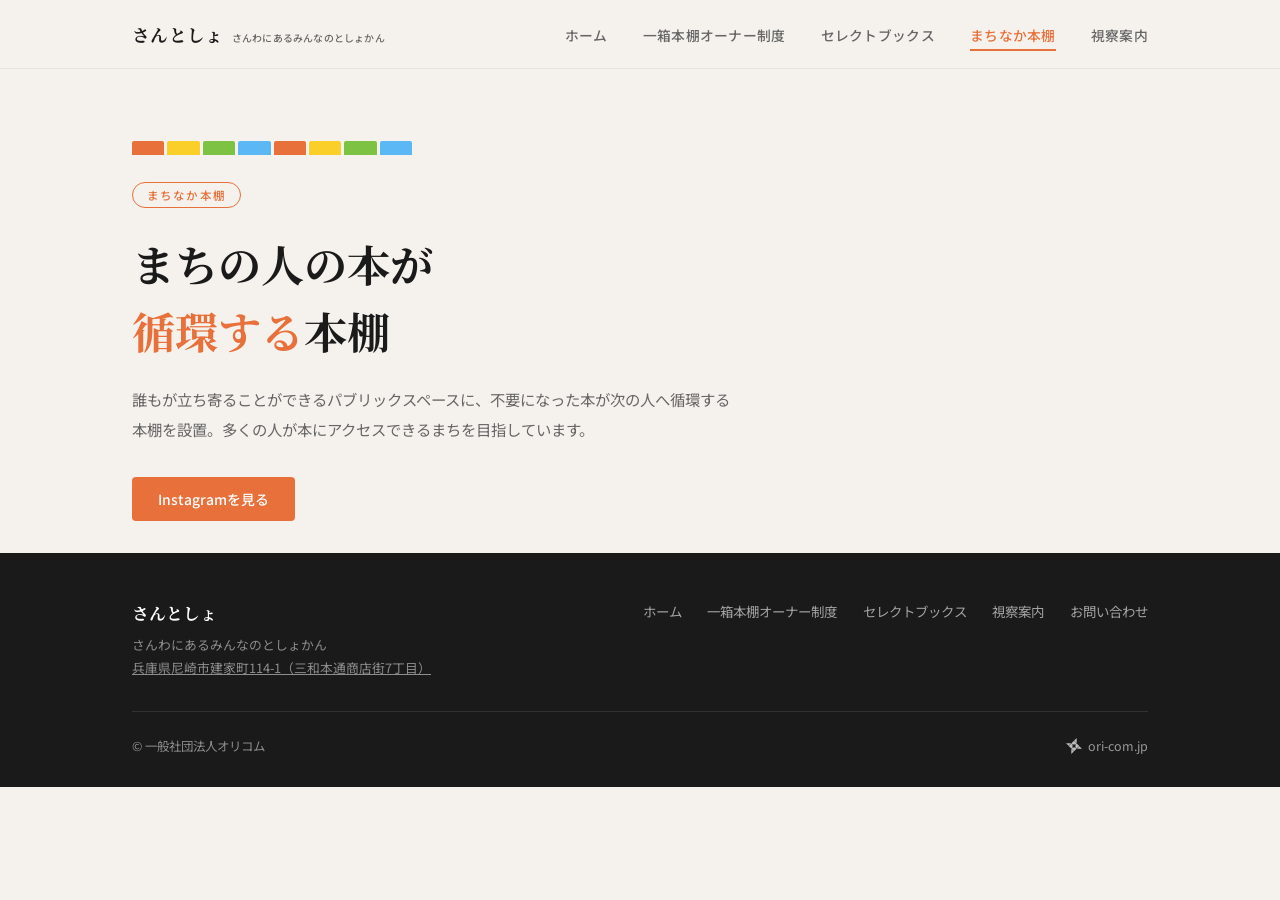
==== machinakahondana.html @ 4a3de893 "Add files via upload" ====
<!DOCTYPE html>
<html lang="ja">
<head>
<meta charset="UTF-8">
<meta name="viewport" content="width=device-width, initial-scale=1.0">
<title>まちなか本棚 | さんとしょ</title>
<meta name="description" content="まちの人の本が循環する本棚「まちなか本棚」のご案内。誰もが立ち寄れるパブリックスペースに、不要になった本が次の人へ循環する本棚を設置しています。">
<meta property="og:title" content="まちなか本棚 | さんとしょ">
<meta property="og:description" content="誰もが立ち寄ることができるパブリックスペースに、不要になった本が次の人へ循環する本棚を設置。多くの人が本にアクセスできるまちを目指しています。">
<meta property="og:image" content="https://3tosyo.ori-com.jp/images/santosyo.jpg">
<meta property="og:type" content="website">
<link rel="preconnect" href="https://fonts.googleapis.com">
<link rel="preconnect" href="https://fonts.gstatic.com" crossorigin>
<link href="https://fonts.googleapis.com/css2?family=Noto+Sans+JP:wght@400;500;700&family=Noto+Serif+JP:wght@600;700&display=swap" rel="stylesheet">
<link rel="icon" type="image/x-icon" href="favicon.ico">
<link rel="icon" type="image/png" sizes="32x32" href="favicon-32x32.png">
<link rel="icon" type="image/png" sizes="16x16" href="favicon-16x16.png">
<link rel="apple-touch-icon" sizes="180x180" href="apple-touch-icon.png">
<link rel="stylesheet" href="style.css">
</head>
<body>

<header class="site-nav">
  <div class="nav-inner">
    <a class="nav-logo" href="index.html">さんとしょ <span class="tag">さんわにあるみんなのとしょかん</span></a>
    <ul class="nav-links">
      <li><a href="index.html">ホーム</a></li>
      <li><a href="owner.html">一箱本棚オーナー制度</a></li>
      <li><a href="selectbooks.html">セレクトブックス</a></li>
      <li><a href="machinakahondana.html" aria-current="page">まちなか本棚</a></li>
      <li><a href="visit.html">視察案内</a></li>
    </ul>
    <button class="ham" id="hamBtn" aria-label="メニューを開く"><span></span><span></span><span></span></button>
  </div>
</header>
<nav class="mobile-menu" id="mobileMenu">
    <a href="index.html">ホーム</a>
    <a href="owner.html">一箱本棚オーナー制度</a>
    <a href="selectbooks.html">セレクトブックス</a>
    <a href="machinakahondana.html">まちなか本棚</a>
    <a href="visit.html">視察案内</a>
  </nav>

<main>

  <section class="hero" style="padding-bottom:2rem;">
    <div class="wrap">
      <div class="shelf-strip" style="max-width:280px;">
        <span></span><span></span><span></span><span></span><span></span><span></span><span></span><span></span>
      </div>
      <span class="hero-tag">まちなか本棚</span>
      <h1>まちの人の本が<br><span class="accent">循環する</span>本棚</h1>
      <p class="lead" style="max-width:600px;">誰もが立ち寄ることができるパブリックスペースに、不要になった本が次の人へ循環する本棚を設置。多くの人が本にアクセスできるまちを目指しています。</p>
      <div class="hero-actions">
        <a class="btn-primary" href="https://www.instagram.com/machinaka_hondana/" target="_blank" rel="noopener">Instagramを見る</a>
      </div>
    </div>
  </section>

</main>

<footer class="site-footer">
  <div class="wrap">
    <div class="footer-top">
      <div>
        <div class="footer-brand">さんとしょ</div>
        <p>さんわにあるみんなのとしょかん<br><a href="https://maps.app.goo.gl/mhg2My3oF3n4jtTj6" target="_blank" rel="noopener">兵庫県尼崎市建家町114-1（三和本通商店街7丁目）</a></p>
      </div>
      <div class="footer-links">
        <a href="index.html">ホーム</a>
        <a href="owner.html">一箱本棚オーナー制度</a>
        <a href="selectbooks.html">セレクトブックス</a>
        <a href="visit.html">視察案内</a>
        <a href="https://forms.gle/2fWpQnDXAQ5Btg9T9" target="_blank" rel="noopener">お問い合わせ</a>
      </div>
    </div>
    <div class="footer-bottom">
      <span>© 一般社団法人オリコム</span>
      <a href="https://ori-com.jp/" target="_blank" rel="noopener">
        <img src="images/orikomu_logo.svg" alt=""> ori-com.jp
      </a>
    </div>
  </div>
</footer>

<script>
  const hamBtn = document.getElementById('hamBtn');
  const mobileMenu = document.getElementById('mobileMenu');
  hamBtn.addEventListener('click', () => mobileMenu.classList.toggle('open'));
  mobileMenu.querySelectorAll('a').forEach(a => a.addEventListener('click', () => mobileMenu.classList.remove('open')));

  // スクロールで軽くフェードインするアニメーション
  const revealObserver = new IntersectionObserver((entries) => {
    entries.forEach(entry => {
      if (entry.isIntersecting) {
        entry.target.classList.add('visible');
        revealObserver.unobserve(entry.target);
      }
    });
  }, { threshold: 0.12 });
  document.querySelectorAll('.reveal').forEach(el => revealObserver.observe(el));
</script>

</body>
</html>
---- style.css ----
/* ==========================================================================
   さんとしょ ～さんわにあるみんなのとしょかん～
   Design tokens shared with ori-com.jp (オリコム本体サイト)
   ========================================================================== */

:root {
  --orange: #E8703A;
  --green:  #7DC242;
  --blue:   #5BB8F5;
  --yellow: #FBCF29;
  --dark:   #1a1a1a;
  --mid:    #666;
  --light:  #f5f2ed;
  --white:  #ffffff;

  --serif: 'Noto Serif JP', serif;
  --sans:  'Noto Sans JP', sans-serif;
}

* { box-sizing: border-box; }

html { scroll-behavior: smooth; }

body {
  margin: 0;
  font-family: var(--sans);
  background: var(--light);
  color: var(--dark);
  overflow-x: hidden;
  -webkit-font-smoothing: antialiased;
}

a { color: inherit; }

img { max-width: 100%; display: block; }

.wrap {
  max-width: 1080px;
  margin: 0 auto;
  padding: 0 2rem;
}

/* ---------- Nav ---------- */
header.site-nav {
  position: sticky;
  top: 0;
  z-index: 100;
  background: rgba(245, 242, 237, 0.92);
  backdrop-filter: blur(6px);
  border-bottom: 1px solid rgba(0,0,0,0.06);
}

.nav-inner {
  max-width: 1080px;
  margin: 0 auto;
  padding: 0 2rem;
  height: 68px;
  display: flex;
  align-items: center;
  justify-content: space-between;
}

.nav-logo {
  display: flex;
  align-items: baseline;
  gap: 8px;
  text-decoration: none;
  color: var(--dark);
  font-family: var(--serif);
  font-weight: 700;
  font-size: 1.1rem;
  letter-spacing: 0.02em;
}
.nav-logo .tag {
  font-family: var(--sans);
  font-size: 0.62rem;
  font-weight: 500;
  color: var(--mid);
  letter-spacing: 0.02em;
}

.nav-links {
  display: flex;
  gap: 2.2rem;
  list-style: none;
  margin: 0;
  padding: 0;
}
.nav-links a {
  text-decoration: none;
  color: var(--mid);
  font-size: 0.86rem;
  font-weight: 500;
  letter-spacing: 0.02em;
  transition: color 0.2s;
  padding-bottom: 4px;
  border-bottom: 2px solid transparent;
}
.nav-links a:hover,
.nav-links a[aria-current="page"] {
  color: var(--orange);
}
.nav-links a[aria-current="page"] {
  border-bottom-color: var(--orange);
}

.ham {
  display: none;
  flex-direction: column;
  gap: 5px;
  background: none;
  border: none;
  cursor: pointer;
  padding: 8px;
}
.ham span { display: block; width: 22px; height: 1.5px; background: var(--dark); transition: all 0.25s; }

.mobile-menu {
  display: none;
  flex-direction: column;
  gap: 1.4rem;
  position: fixed;
  inset: 68px 0 0 0;
  background: var(--light);
  z-index: 99;
  padding: 2.5rem 2rem;
}
.mobile-menu.open { display: flex; }
.mobile-menu a {
  text-decoration: none;
  color: var(--dark);
  font-size: 1.15rem;
  font-weight: 500;
  border-bottom: 1px solid rgba(0,0,0,0.08);
  padding-bottom: 1.1rem;
}

@media (max-width: 760px) {
  .nav-links { display: none; }
  .ham { display: flex; }
}

/* ---------- Hero ---------- */
.hero {
  padding: 4.5rem 0 3.5rem;
}
.hero-grid {
  display: grid;
  grid-template-columns: 1.1fr 0.9fr;
  gap: 3.5rem;
  align-items: center;
}
.hero-tag {
  display: inline-block;
  font-size: 0.72rem;
  font-weight: 500;
  letter-spacing: 0.1em;
  color: var(--orange);
  border: 1px solid var(--orange);
  padding: 4px 14px;
  border-radius: 100px;
  margin-bottom: 1.4rem;
}
.hero h1 {
  font-family: var(--serif);
  font-size: clamp(1.7rem, 3.6vw, 2.7rem);
  font-weight: 700;
  line-height: 1.55;
  margin: 0 0 1.3rem;
}
.hero h1 .accent { color: var(--orange); }
.hero p.lead {
  color: var(--mid);
  font-size: 0.96rem;
  line-height: 1.95;
  max-width: 480px;
  margin: 0 0 2rem;
}
.hero-actions { display: flex; gap: 0.9rem; flex-wrap: wrap; }

.btn-primary, .btn-outline {
  display: inline-block;
  padding: 12px 26px;
  text-decoration: none;
  border-radius: 4px;
  font-size: 0.87rem;
  font-weight: 500;
  transition: background 0.2s, color 0.2s, transform 0.2s;
}
.btn-primary { background: var(--orange); color: #fff; }
.btn-primary:hover { background: #d05f2c; transform: translateY(-2px); }
.btn-outline { border: 1.5px solid var(--dark); color: var(--dark); }
.btn-outline:hover { background: var(--dark); color: #fff; }

.hero-photo {
  position: relative;
  border-radius: 10px;
  overflow: hidden;
  aspect-ratio: 4 / 3;
  background: var(--dark);
}
.hero-photo > img { width: 100%; height: 100%; object-fit: cover; display: block; }
.hero-photo .slideshow { position: absolute; inset: 0; }
.hero-photo .slide { position: absolute; inset: 0; opacity: 0; transition: opacity 1s ease; }
.hero-photo .slide.active { opacity: 1; }
.hero-photo .slide img { width: 100%; height: 100%; object-fit: cover; }
.hero-photo .slide-dots {
  position: absolute;
  bottom: 1rem; right: 1rem;
  display: flex; gap: 7px;
  z-index: 2;
}
.hero-photo .slide-dot {
  width: 8px; height: 8px;
  border-radius: 50%;
  background: rgba(255,255,255,0.45);
  border: none;
  padding: 0;
  cursor: pointer;
  transition: background 0.3s, transform 0.3s;
}
.hero-photo .slide-dot.active { background: #fff; transform: scale(1.25); }

@media (max-width: 760px) {
  .hero-grid { grid-template-columns: 1fr; }
  .hero-photo { order: -1; }
}

/* ---------- Bookshelf motif (SVG) ---------- */
.shelf-strip {
  display: flex;
  gap: 3px;
  height: 14px;
  margin: 0 0 1.6rem;
}
.shelf-strip span { flex: 1; border-radius: 2px 2px 0 0; }
.shelf-strip span:nth-child(4n+1) { background: var(--orange); }
.shelf-strip span:nth-child(4n+2) { background: var(--yellow); }
.shelf-strip span:nth-child(4n+3) { background: var(--green); }
.shelf-strip span:nth-child(4n)   { background: var(--blue); }

/* ---------- Sections ---------- */
section { padding: 5rem 0; }
section.alt { background: var(--white); }

.section-label {
  font-size: 0.7rem;
  letter-spacing: 0.16em;
  color: var(--orange);
  margin-bottom: 0.7rem;
  font-weight: 500;
}
.section-title {
  font-family: var(--serif);
  font-size: clamp(1.4rem, 2.4vw, 1.9rem);
  font-weight: 700;
  line-height: 1.5;
  margin: 0 0 1.3rem;
}
.section-body { font-size: 0.92rem; color: var(--mid); line-height: 2; }
.section-body p { margin: 0 0 1.1rem; }
.section-body p:last-child { margin-bottom: 0; }

.two-col {
  display: grid;
  grid-template-columns: 1fr 1fr;
  gap: 3.5rem;
  align-items: start;
}
@media (max-width: 760px) {
  .two-col { grid-template-columns: 1fr; gap: 2.2rem; }
}

/* ---------- Info list / rule cards ---------- */
.info-list { list-style: none; margin: 0; padding: 0; }
.info-list li {
  display: flex;
  gap: 1rem;
  padding: 0.9rem 0;
  border-bottom: 1px solid rgba(0,0,0,0.08);
  font-size: 0.9rem;
}
.info-list li:first-child { border-top: 1px solid rgba(0,0,0,0.08); }
.info-list dt {
  flex: 0 0 8.5rem;
  color: var(--mid);
  font-weight: 500;
}
.info-list dd { margin: 0; }

/* ---------- Cards ---------- */
.card-grid {
  display: grid;
  grid-template-columns: repeat(3, 1fr);
  gap: 1.6rem;
}
@media (max-width: 900px) {
  .card-grid { grid-template-columns: 1fr; }
}
.card {
  background: var(--white);
  border-radius: 10px;
  overflow: hidden;
  border: 1px solid rgba(0,0,0,0.06);
}
.card-top { height: 6px; }
.card-orange .card-top { background: var(--orange); }
.card-green  .card-top { background: var(--green); }
.card-blue   .card-top { background: var(--blue); }
.card-body { padding: 1.9rem; }
.card-title { font-family: var(--serif); font-size: 1.02rem; font-weight: 600; margin: 0 0 0.5rem; }
.card-text { font-size: 0.86rem; color: var(--mid); line-height: 1.85; margin: 0; }

/* ---------- Book pick cards ---------- */
.book-cover {
  aspect-ratio: 3 / 4;
  background: var(--light);
  overflow: hidden;
}
.book-cover img { width: 100%; height: 100%; object-fit: cover; display: block; }
.card-header { padding: 1.7rem 1.9rem 1rem; }
.card-eyebrow {
  font-family: var(--serif);
  font-size: 1.05rem;
  font-weight: 700;
  color: var(--dark);
  margin: 0 0 0.6rem;
  line-height: 1.5;
}
.card-period {
  display: inline-block;
  font-size: 0.72rem;
  font-weight: 600;
  color: var(--orange);
  background: rgba(232, 112, 58, 0.1);
  padding: 4px 12px;
  border-radius: 100px;
}
.book-quote {
  margin: 0.9rem 0 0.5rem;
  padding: 0;
  border: none;
  font-size: 0.86rem;
  font-style: italic;
  color: var(--mid);
  line-height: 1.85;
}
.book-recommender { font-size: 0.78rem; color: var(--mid); text-align: right; margin: 0; }

/* ---------- Pricing box ---------- */
.price-box {
  position: relative;
  background: var(--white);
  border: 1px solid rgba(0,0,0,0.08);
  border-radius: 10px;
  padding: 2.4rem 2.2rem 2.2rem;
  text-align: center;
  overflow: hidden;
}
.price-box::before {
  content: "";
  position: absolute;
  top: 0; left: 0; right: 0;
  height: 6px;
  background: var(--orange);
}
.price-box .amount { font-family: var(--serif); font-size: 2.2rem; font-weight: 700; color: var(--orange); }
.price-box .unit { font-size: 0.85rem; color: var(--mid); }

/* ---------- Numbered steps (genuine sequences only) ---------- */
.step-list { list-style: none; margin: 0; padding: 0; counter-reset: step; }
.step-list li {
  counter-increment: step;
  display: flex;
  gap: 1rem;
  padding: 1rem 0;
  border-bottom: 1px solid rgba(0,0,0,0.08);
  font-size: 0.9rem;
  line-height: 1.85;
}
.step-list li::before {
  content: counter(step);
  flex: 0 0 1.8rem;
  height: 1.8rem;
  border-radius: 50%;
  background: var(--orange);
  color: #fff;
  font-family: var(--serif);
  font-size: 0.85rem;
  font-weight: 700;
  display: flex;
  align-items: center;
  justify-content: center;
}

/* ---------- Availability table ---------- */
.avail-table { width: 100%; border-collapse: collapse; font-size: 0.9rem; }
.avail-table th, .avail-table td {
  text-align: left;
  padding: 0.8rem 0.6rem;
  border-bottom: 1px solid rgba(0,0,0,0.08);
}
.avail-table th { color: var(--mid); font-weight: 500; font-size: 0.8rem; }
.avail-dot {
  display: inline-block;
  width: 9px; height: 9px;
  border-radius: 50%;
  margin-right: 6px;
}
.avail-dot.full  { background: var(--mid); opacity: 0.35; }
.avail-dot.open  { background: var(--green); }

/* ---------- Media mentions ---------- */
.media-list {
  margin-top: 1.8rem;
  display: flex;
  flex-direction: column;
  gap: 2.4rem;
}
.media-entry {
  display: grid;
  grid-template-columns: 6.5rem 1fr;
  gap: 1.6rem;
  padding-bottom: 2.4rem;
  border-bottom: 1px solid rgba(0,0,0,0.08);
}
.media-entry:last-child { border-bottom: none; padding-bottom: 0; }
.media-date {
  font-family: var(--serif);
  font-size: 0.85rem;
  color: var(--orange);
  font-weight: 600;
  letter-spacing: 0.02em;
}
.media-body p { font-size: 0.92rem; color: var(--mid); line-height: 1.9; margin: 0 0 0.8rem; }
.media-link {
  display: inline-block;
  font-size: 0.84rem;
  font-weight: 500;
  color: var(--dark);
  text-decoration: none;
  border-bottom: 1px solid var(--dark);
  padding-bottom: 1px;
}
.media-link:hover { color: var(--orange); border-color: var(--orange); }
.video-embed {
  position: relative;
  width: 100%;
  padding-top: 56.25%;
  border-radius: 8px;
  overflow: hidden;
  margin-top: 0.4rem;
}
.video-embed iframe {
  position: absolute; inset: 0; width: 100%; height: 100%; border: 0;
}
@media (max-width: 600px) {
  .media-entry { grid-template-columns: 1fr; gap: 0.5rem; }
}

/* ---------- Instagram feed widget (SnapWidget) ---------- */
.snapwidget-container {
  position: relative;
  margin-top: 1.8rem;
  border-radius: 10px;
  overflow: hidden;
  text-align: center;
  max-width: 765px;
  margin-left: auto;
  margin-right: auto;
  aspect-ratio: 765 / 510;
}
.snapwidget-container iframe {
  position: absolute !important;
  inset: 0 !important;
  width: 100% !important;
  height: 100% !important;
}
.snapwidget-container:empty {
  min-height: 200px;
  background: var(--white);
  border: 1px dashed rgba(0,0,0,0.15);
  display: flex;
  align-items: center;
  justify-content: center;
}
.snapwidget-container:empty::after {
  content: "SnapWidgetの埋め込みコードをここに設置します";
  font-size: 0.82rem;
  color: var(--mid);
}

/* ---------- SNS row ---------- */
.sns-row { display: flex; gap: 0.9rem; justify-content: center; flex-wrap: wrap; margin-top: 1.6rem; }
.sns-row a {
  width: 46px; height: 46px;
  border-radius: 50%;
  border: 1.5px solid rgba(0,0,0,0.15);
  display: flex; align-items: center; justify-content: center;
  text-decoration: none;
  color: var(--dark);
  transition: all 0.2s;
}
.sns-row a svg { width: 19px; height: 19px; }
.sns-row a:hover { background: var(--dark); color: #fff; border-color: var(--dark); }
.sns-row a.sns-ig:hover { background: linear-gradient(135deg, #f09433, #e6683c, #dc2743, #cc2366, #bc1888); border-color: transparent; }
.sns-row a.sns-fb:hover { background: #1877f2; border-color: #1877f2; }
.sns-row a.sns-note:hover { background: var(--green); border-color: var(--green); }

/* ---------- CTA banner ---------- */
.cta-banner {
  background: var(--dark);
  color: #fff;
  border-radius: 12px;
  padding: 3rem 2.5rem;
  text-align: center;
}
.cta-banner .section-title { color: #fff; }
.cta-banner p { color: rgba(255,255,255,0.65); font-size: 0.92rem; margin: 0 0 1.6rem; }

/* ---------- Footer ---------- */
footer.site-footer {
  background: var(--dark);
  color: rgba(255,255,255,0.5);
  padding: 3rem 0 2rem;
}
.footer-top {
  display: flex;
  justify-content: space-between;
  align-items: flex-start;
  gap: 2rem;
  flex-wrap: wrap;
  padding-bottom: 2rem;
  border-bottom: 1px solid rgba(255,255,255,0.1);
}
.footer-brand { font-family: var(--serif); color: #fff; font-size: 1.05rem; font-weight: 700; }
.footer-brand + p { font-size: 0.8rem; margin: 0.5rem 0 0; max-width: 320px; line-height: 1.8; }
.footer-links { display: flex; gap: 1.6rem; flex-wrap: wrap; }
.footer-links a { text-decoration: none; color: rgba(255,255,255,0.6); font-size: 0.84rem; }
.footer-links a:hover { color: var(--orange); }
.footer-bottom {
  display: flex;
  justify-content: space-between;
  align-items: center;
  flex-wrap: wrap;
  gap: 0.8rem;
  padding-top: 1.6rem;
  font-size: 0.78rem;
}
.footer-bottom a { color: rgba(255,255,255,0.55); text-decoration: none; display: flex; align-items: center; gap: 6px; }
.footer-bottom img { height: 16px; width: auto; filter: brightness(0) invert(1); opacity: 0.7; }

@media (max-width: 760px) {
  .card-grid { grid-template-columns: 1fr; }
  section { padding: 3.5rem 0; }
  .info-list dt { flex-basis: 6.5rem; }
}

/* ---------- Scroll reveal (light) ---------- */
.reveal {
  opacity: 0;
  transform: translateY(18px);
  transition: opacity 0.6s ease, transform 0.6s ease;
}
.reveal.visible {
  opacity: 1;
  transform: translateY(0);
}
@media (prefers-reduced-motion: reduce) {
  .reveal { opacity: 1; transform: none; transition: none; }
}
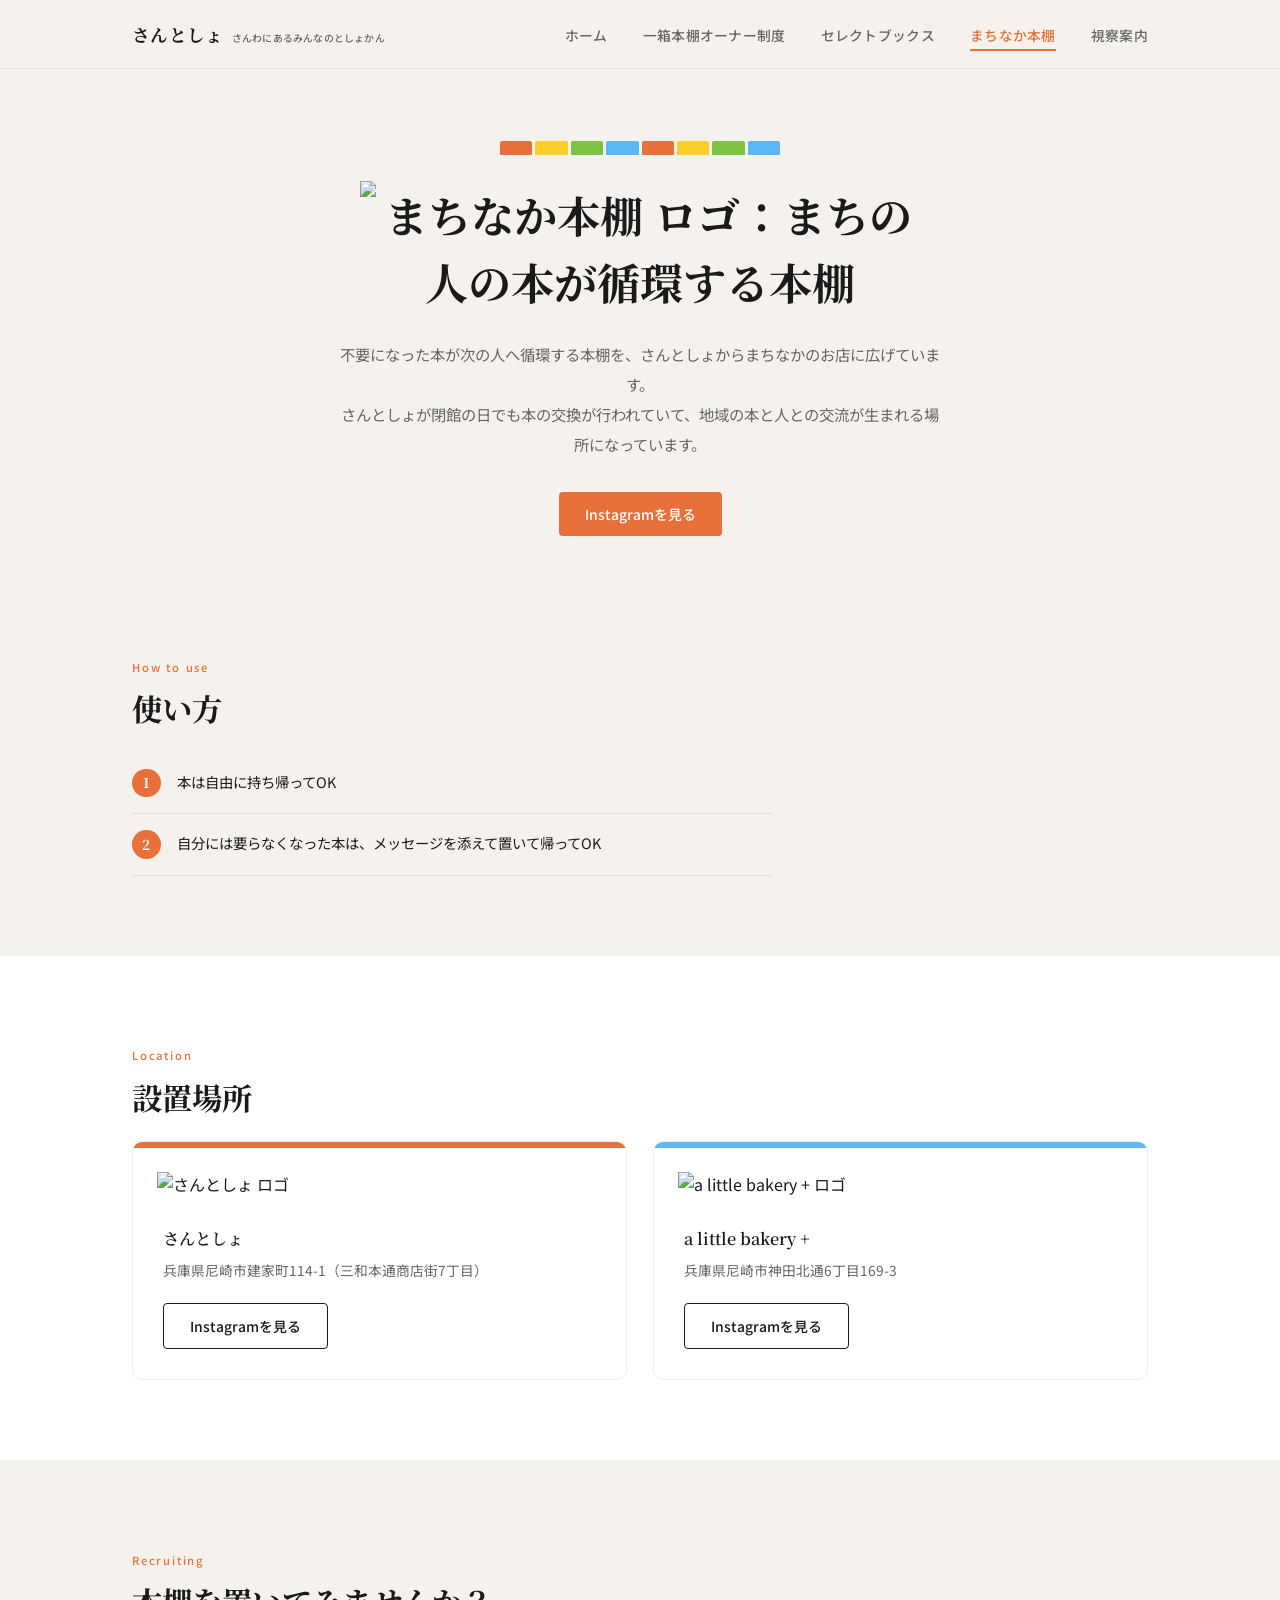
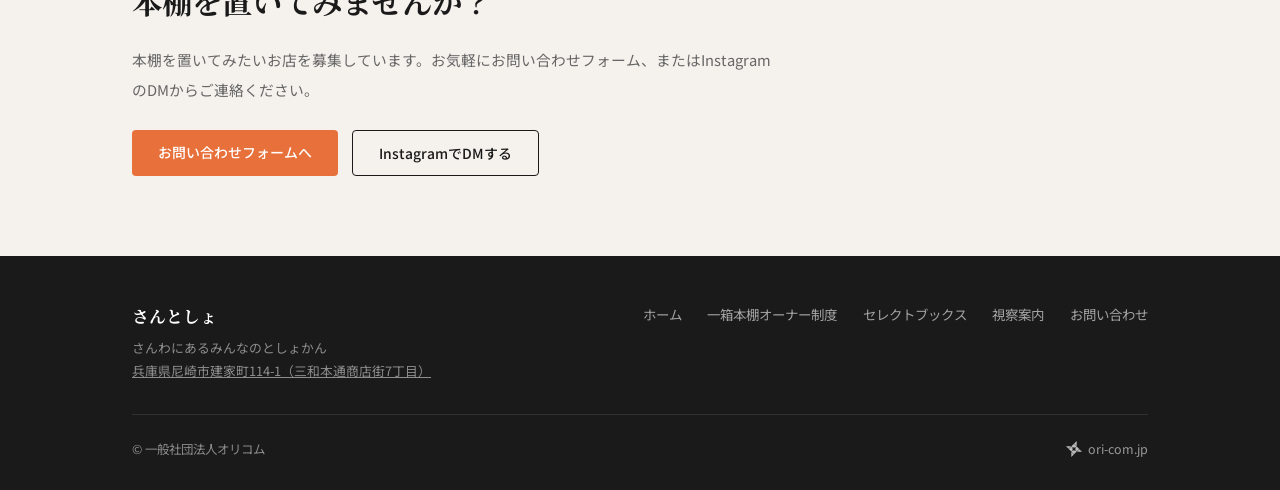
==== commit c54ed453: "Add files via upload" ====
--- a/machinakahondana.html
+++ b/machinakahondana.html
@@ -43,16 +43,75 @@
 
 <main>
 
-  <section class="hero" style="padding-bottom:2rem;">
+  <section class="hero" style="padding-bottom:2rem; text-align:center;">
     <div class="wrap">
-      <div class="shelf-strip" style="max-width:280px;">
+      <div class="shelf-strip" style="max-width:280px; margin-left:auto; margin-right:auto;">
         <span></span><span></span><span></span><span></span><span></span><span></span><span></span><span></span>
       </div>
-      <span class="hero-tag">まちなか本棚</span>
-      <h1>まちの人の本が<br><span class="accent">循環する</span>本棚</h1>
-      <p class="lead" style="max-width:600px;">誰もが立ち寄ることができるパブリックスペースに、不要になった本が次の人へ循環する本棚を設置。多くの人が本にアクセスできるまちを目指しています。</p>
-      <div class="hero-actions">
+      <h1 style="max-width:560px; margin:0 auto 1.6rem;">
+        <img src="images/machinakahondana.jpg" alt="まちなか本棚 ロゴ：まちの人の本が循環する本棚" style="width:100%; height:auto; display:block;">
+      </h1>
+      <p class="lead" style="max-width:600px; margin-left:auto; margin-right:auto;">不要になった本が次の人へ循環する本棚を、さんとしょからまちなかのお店に広げています。<br>さんとしょが閉館の日でも本の交換が行われていて、地域の本と人との交流が生まれる場所になっています。</p>
+      <div class="hero-actions" style="justify-content:center;">
         <a class="btn-primary" href="https://www.instagram.com/machinaka_hondana/" target="_blank" rel="noopener">Instagramを見る</a>
+      </div>
+    </div>
+  </section>
+
+  <section>
+    <div class="wrap">
+      <p class="section-label">How to use</p>
+      <h2 class="section-title reveal">使い方</h2>
+      <ol class="step-list reveal" style="max-width:640px;">
+        <li>本は自由に持ち帰ってOK</li>
+        <li>自分には要らなくなった本は、メッセージを添えて置いて帰ってOK</li>
+      </ol>
+    </div>
+  </section>
+
+  <section class="alt">
+    <div class="wrap">
+      <p class="section-label">Location</p>
+      <h2 class="section-title reveal">設置場所</h2>
+      <div class="card-grid reveal" style="grid-template-columns: repeat(2, 1fr);">
+        <div class="card">
+          <div class="card-top" style="background:var(--orange);"></div>
+          <div style="padding:1.5rem 1.5rem 0;">
+            <img src="images/machihon1.jpg" alt="さんとしょ ロゴ" style="max-width:100%; max-height:110px; height:auto; display:block; margin:0 auto; object-fit:contain;">
+          </div>
+          <div class="card-body">
+            <h3 class="card-title">さんとしょ</h3>
+            <p class="card-text">兵庫県尼崎市建家町114-1（三和本通商店街7丁目）</p>
+            <div style="margin-top:1.2rem;">
+              <a class="btn-outline" href="https://www.instagram.com/3tosyo/" target="_blank" rel="noopener">Instagramを見る</a>
+            </div>
+          </div>
+        </div>
+        <div class="card">
+          <div class="card-top" style="background:var(--blue);"></div>
+          <div style="padding:1.5rem 1.5rem 0;">
+            <img src="images/machihon2.jpg" alt="a little bakery + ロゴ" style="max-width:100%; max-height:110px; height:auto; display:block; margin:0 auto; object-fit:contain;">
+          </div>
+          <div class="card-body">
+            <h3 class="card-title">a little bakery +</h3>
+            <p class="card-text">兵庫県尼崎市神田北通6丁目169-3</p>
+            <div style="margin-top:1.2rem;">
+              <a class="btn-outline" href="https://www.instagram.com/alittlebakery/" target="_blank" rel="noopener">Instagramを見る</a>
+            </div>
+          </div>
+        </div>
+      </div>
+    </div>
+  </section>
+
+  <section>
+    <div class="wrap">
+      <p class="section-label">Recruiting</p>
+      <h2 class="section-title reveal">本棚を置いてみませんか？</h2>
+      <p class="section-body reveal" style="max-width:640px;">本棚を置いてみたいお店を募集しています。お気軽にお問い合わせフォーム、またはInstagramのDMからご連絡ください。</p>
+      <div class="hero-actions" style="margin-top:1.6rem;">
+        <a class="btn-primary" href="https://forms.gle/2fWpQnDXAQ5Btg9T9" target="_blank" rel="noopener">お問い合わせフォームへ</a>
+        <a class="btn-outline" href="https://www.instagram.com/machinaka_hondana/" target="_blank" rel="noopener">InstagramでDMする</a>
       </div>
     </div>
   </section>
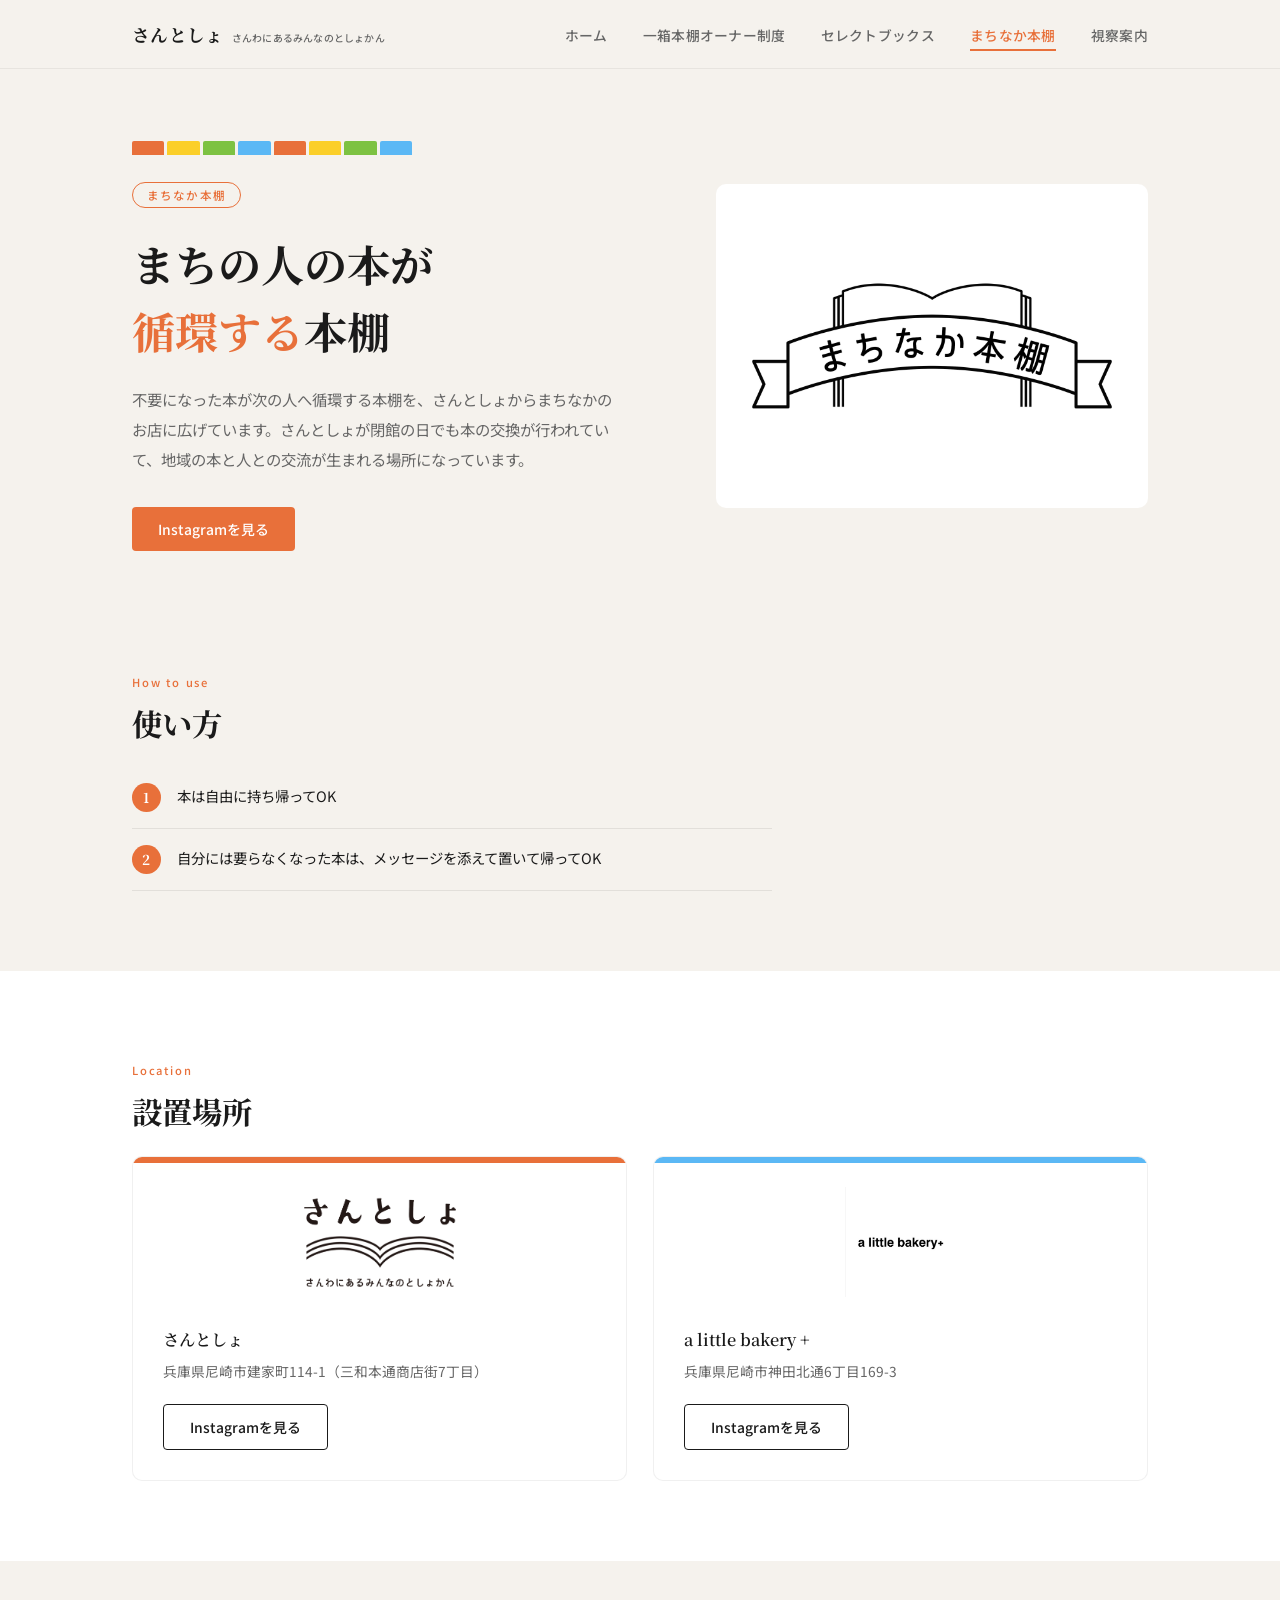
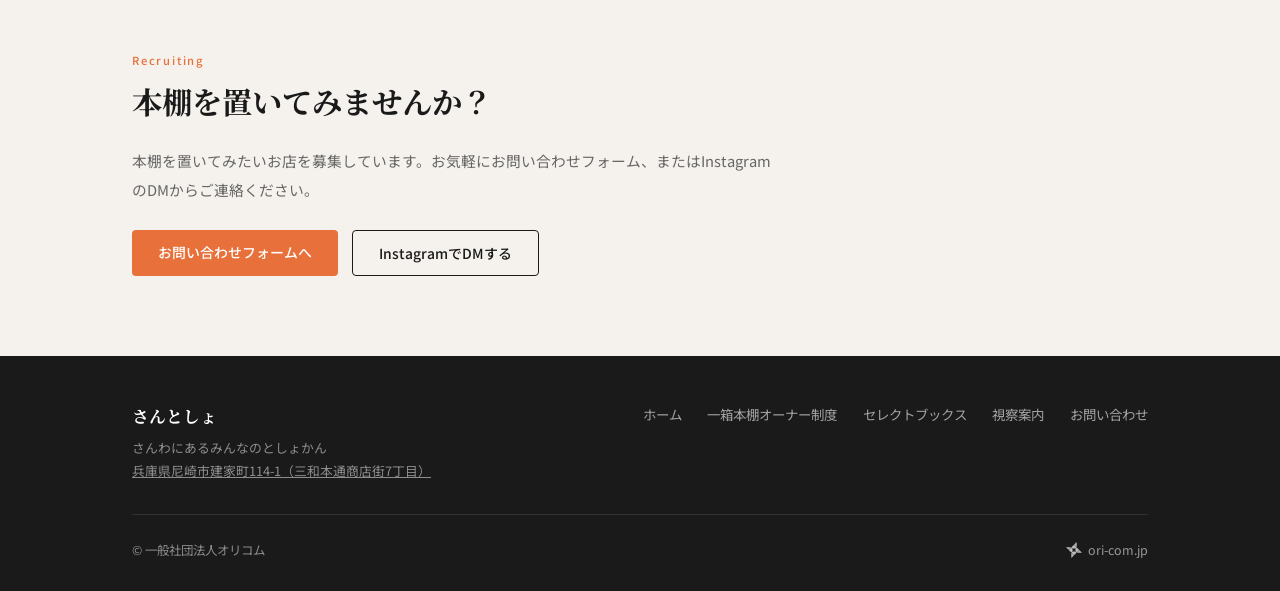
==== commit 750bcc99: "Add files via upload" ====
--- a/machinakahondana.html
+++ b/machinakahondana.html
@@ -43,17 +43,23 @@
 
 <main>
 
-  <section class="hero" style="padding-bottom:2rem; text-align:center;">
+  <section class="hero" style="padding-bottom:2rem;">
     <div class="wrap">
-      <div class="shelf-strip" style="max-width:280px; margin-left:auto; margin-right:auto;">
-        <span></span><span></span><span></span><span></span><span></span><span></span><span></span><span></span>
-      </div>
-      <h1 style="max-width:560px; margin:0 auto 1.6rem;">
-        <img src="images/machinakahondana.jpg" alt="まちなか本棚 ロゴ：まちの人の本が循環する本棚" style="width:100%; height:auto; display:block;">
-      </h1>
-      <p class="lead" style="max-width:600px; margin-left:auto; margin-right:auto;">不要になった本が次の人へ循環する本棚を、さんとしょからまちなかのお店に広げています。<br>さんとしょが閉館の日でも本の交換が行われていて、地域の本と人との交流が生まれる場所になっています。</p>
-      <div class="hero-actions" style="justify-content:center;">
-        <a class="btn-primary" href="https://www.instagram.com/machinaka_hondana/" target="_blank" rel="noopener">Instagramを見る</a>
+      <div class="hero-grid">
+        <div>
+          <div class="shelf-strip" style="max-width:280px;">
+            <span></span><span></span><span></span><span></span><span></span><span></span><span></span><span></span>
+          </div>
+          <span class="hero-tag">まちなか本棚</span>
+          <h1>まちの人の本が<br><span class="accent">循環する</span>本棚</h1>
+          <p class="lead">不要になった本が次の人へ循環する本棚を、さんとしょからまちなかのお店に広げています。さんとしょが閉館の日でも本の交換が行われていて、地域の本と人との交流が生まれる場所になっています。</p>
+          <div class="hero-actions">
+            <a class="btn-primary" href="https://www.instagram.com/machinaka_hondana/" target="_blank" rel="noopener">Instagramを見る</a>
+          </div>
+        </div>
+        <div class="hero-photo" style="background:var(--white); display:flex; align-items:center; justify-content:center; padding:2rem;">
+          <img src="images/machinakahondana.jpg" alt="まちなか本棚 ロゴ" style="width:100%; height:auto; object-fit:contain;">
+        </div>
       </div>
     </div>
   </section>
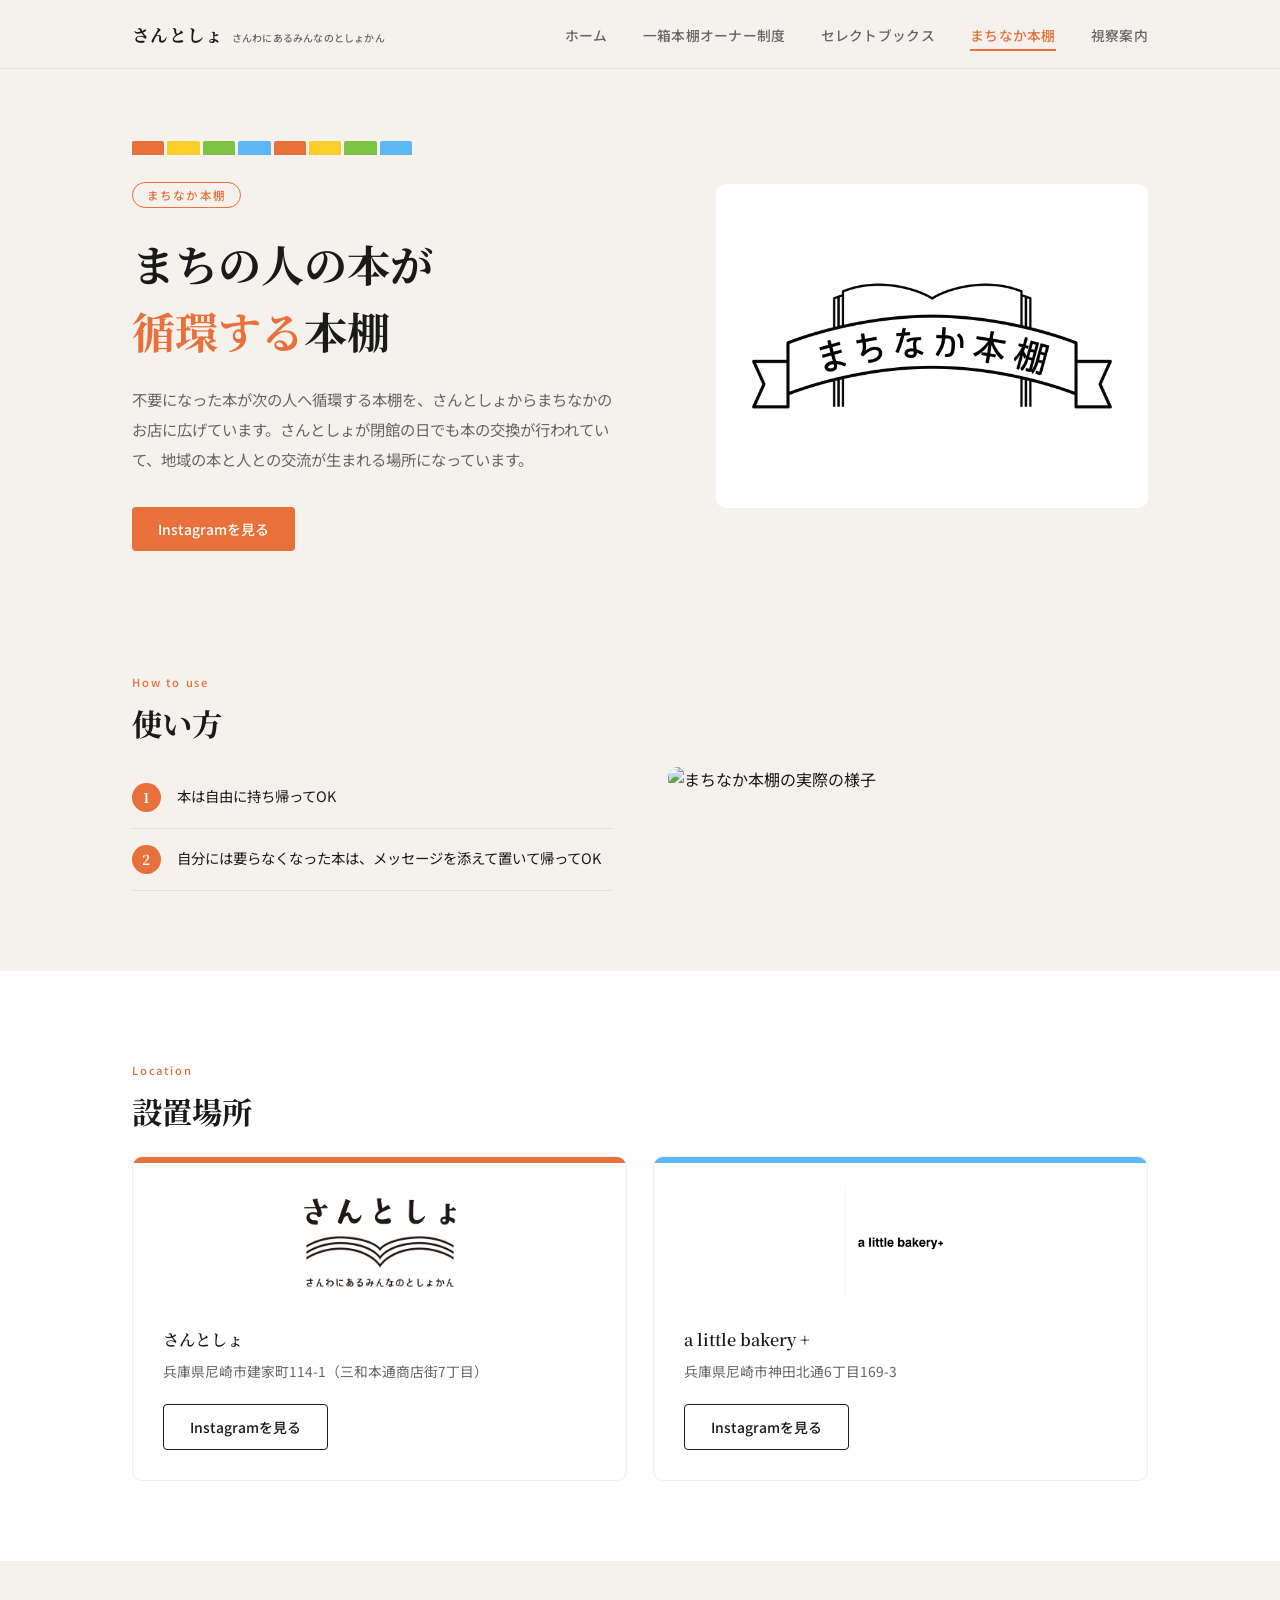
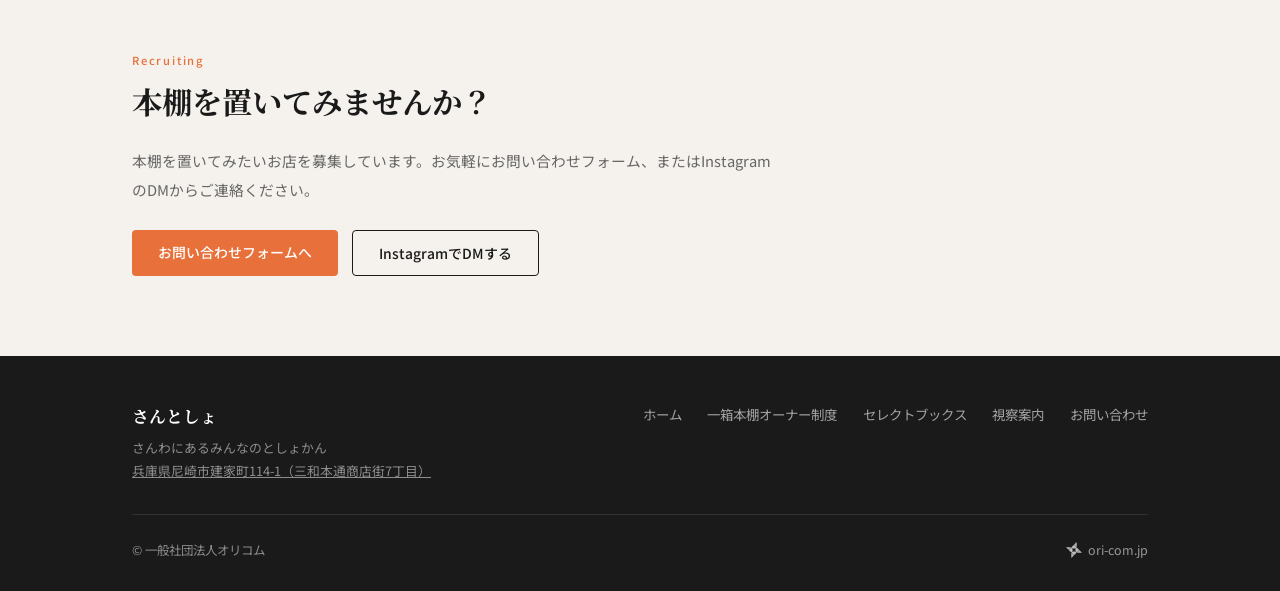
==== commit 3d1c7c9a: "Add files via upload" ====
--- a/machinakahondana.html
+++ b/machinakahondana.html
@@ -17,6 +17,12 @@
 <link rel="icon" type="image/png" sizes="16x16" href="favicon-16x16.png">
 <link rel="apple-touch-icon" sizes="180x180" href="apple-touch-icon.png">
 <link rel="stylesheet" href="style.css">
+<style>
+  .location-grid { grid-template-columns: repeat(2, 1fr); }
+  @media (max-width: 700px) {
+    .location-grid { grid-template-columns: 1fr; }
+  }
+</style>
 </head>
 <body>
 
@@ -68,10 +74,13 @@
     <div class="wrap">
       <p class="section-label">How to use</p>
       <h2 class="section-title reveal">使い方</h2>
-      <ol class="step-list reveal" style="max-width:640px;">
-        <li>本は自由に持ち帰ってOK</li>
-        <li>自分には要らなくなった本は、メッセージを添えて置いて帰ってOK</li>
-      </ol>
+      <div class="two-col reveal">
+        <ol class="step-list reveal">
+          <li>本は自由に持ち帰ってOK</li>
+          <li>自分には要らなくなった本は、メッセージを添えて置いて帰ってOK</li>
+        </ol>
+        <img src="images/machihon-shelf.jpg" alt="まちなか本棚の実際の様子" style="width:100%; border-radius:10px;">
+      </div>
     </div>
   </section>
 
@@ -79,7 +88,7 @@
     <div class="wrap">
       <p class="section-label">Location</p>
       <h2 class="section-title reveal">設置場所</h2>
-      <div class="card-grid reveal" style="grid-template-columns: repeat(2, 1fr);">
+      <div class="card-grid location-grid reveal">
         <div class="card">
           <div class="card-top" style="background:var(--orange);"></div>
           <div style="padding:1.5rem 1.5rem 0;">
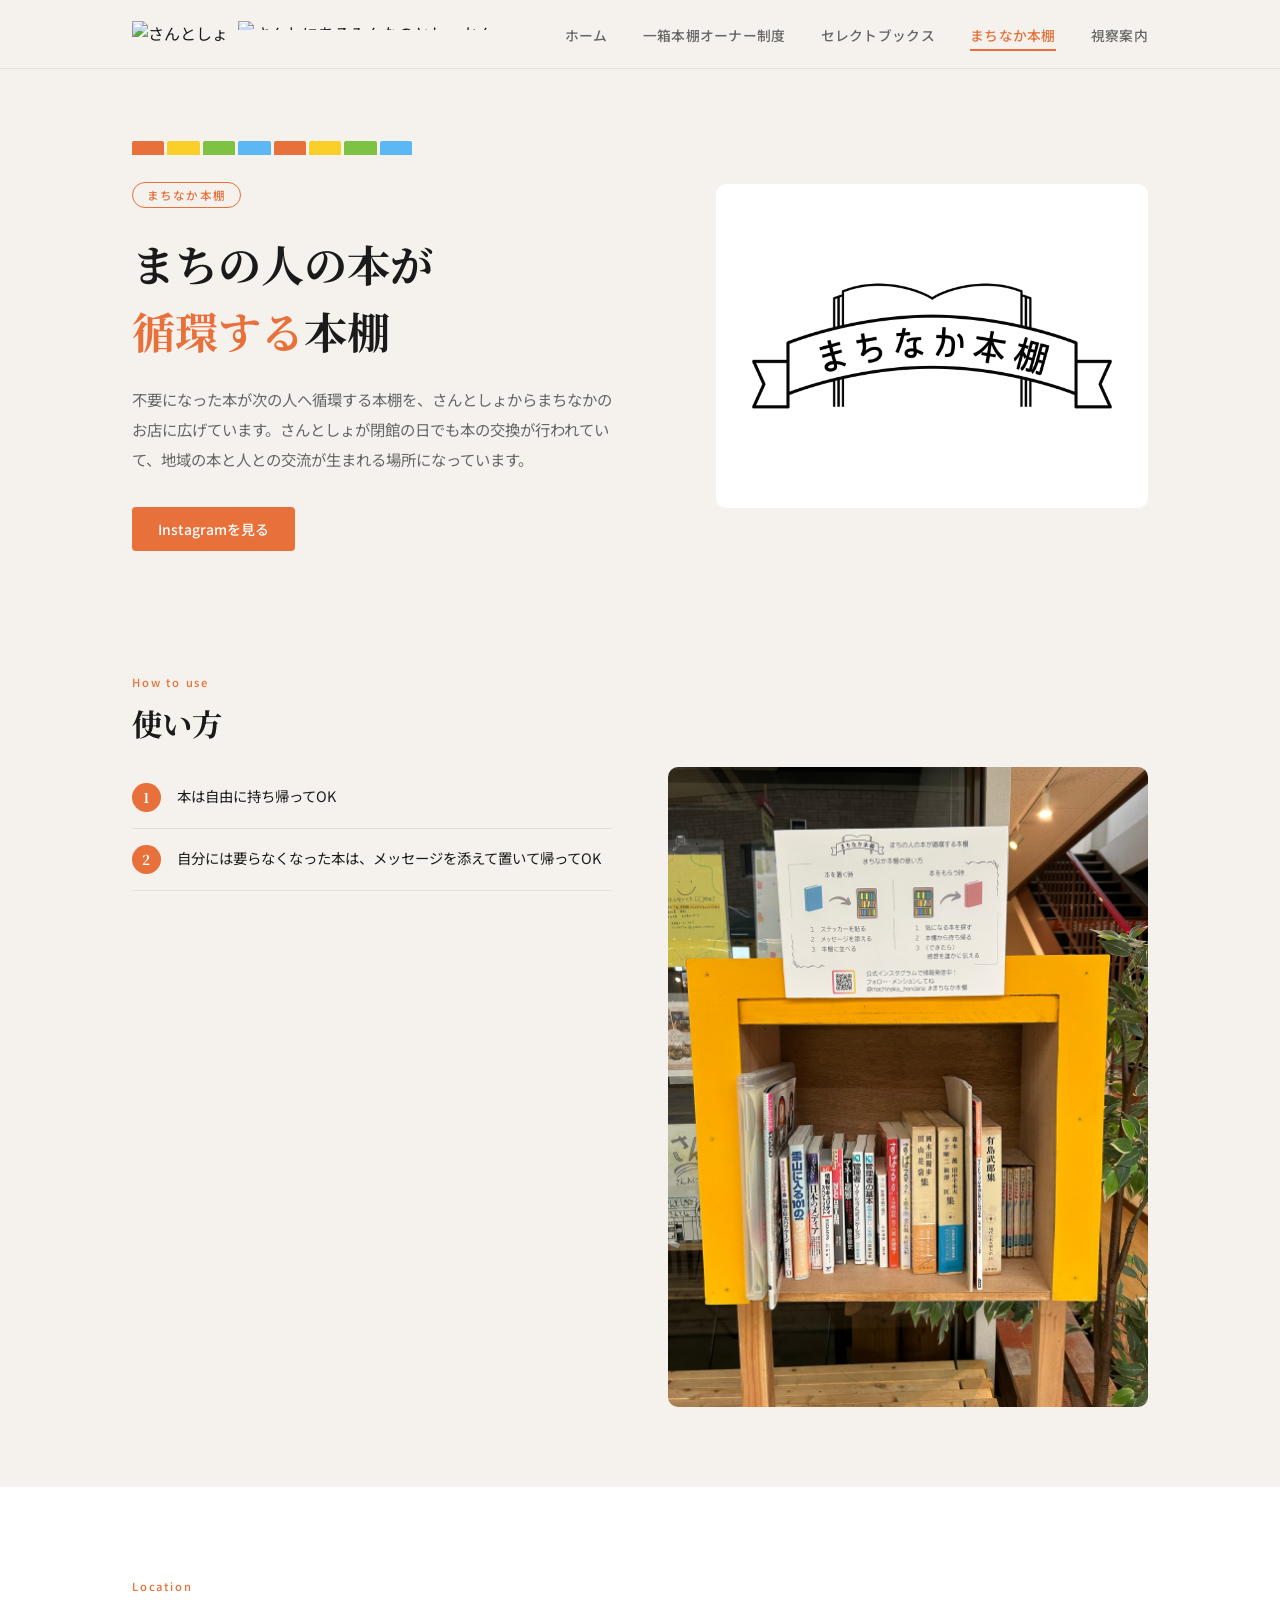
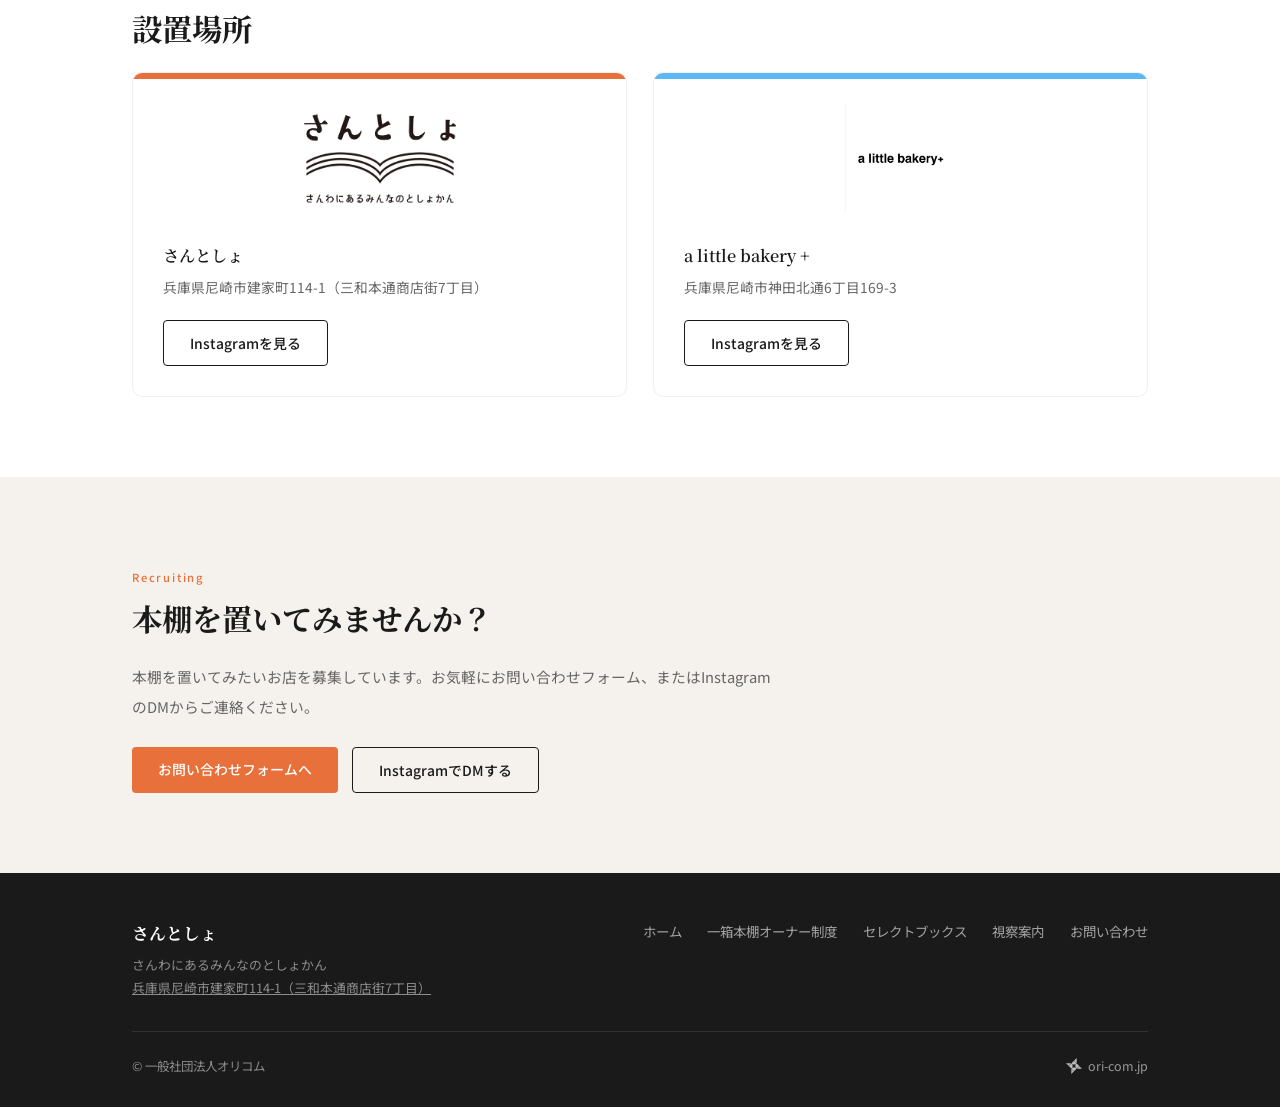
==== commit 92d5a6ec: "Add files via upload" ====
--- a/machinakahondana.html
+++ b/machinakahondana.html
@@ -28,7 +28,7 @@
 
 <header class="site-nav">
   <div class="nav-inner">
-    <a class="nav-logo" href="index.html">さんとしょ <span class="tag">さんわにあるみんなのとしょかん</span></a>
+    <a class="nav-logo" href="index.html"><img src="images/santosyo_main.svg" alt="さんとしょ" class="nav-logo-main"><img src="images/santosyo_sub.svg" alt="さんわにあるみんなのとしょかん" class="nav-logo-sub"></a>
     <ul class="nav-links">
       <li><a href="index.html">ホーム</a></li>
       <li><a href="owner.html">一箱本棚オーナー制度</a></li>
--- a/style.css
+++ b/style.css
@@ -63,20 +63,19 @@
 .nav-logo {
   display: flex;
   align-items: baseline;
-  gap: 8px;
+  gap: 10px;
   text-decoration: none;
   color: var(--dark);
-  font-family: var(--serif);
-  font-weight: 700;
-  font-size: 1.1rem;
-  letter-spacing: 0.02em;
-}
-.nav-logo .tag {
-  font-family: var(--sans);
-  font-size: 0.62rem;
-  font-weight: 500;
-  color: var(--mid);
-  letter-spacing: 0.02em;
+}
+.nav-logo-main {
+  height: 26px;
+  width: auto;
+  display: block;
+}
+.nav-logo-sub {
+  height: 9px;
+  width: auto;
+  display: block;
 }
 
 .nav-links {
